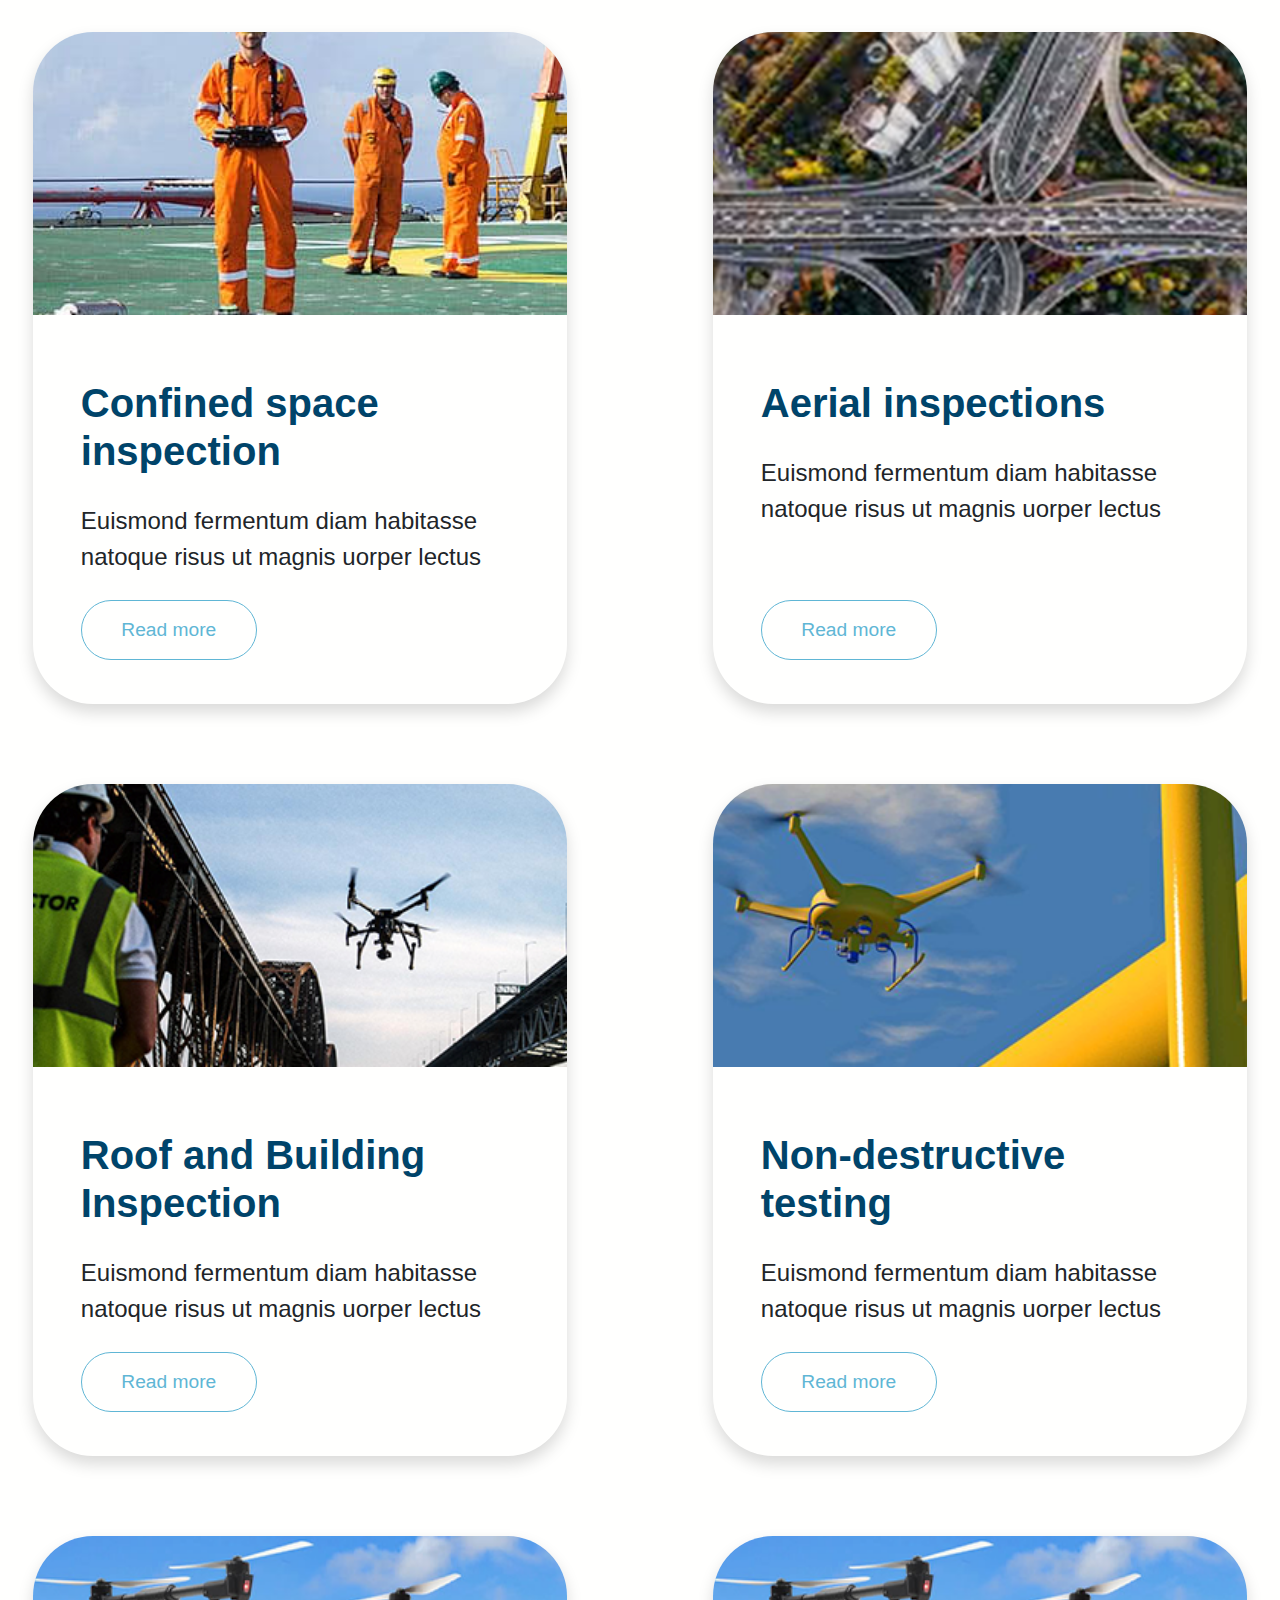
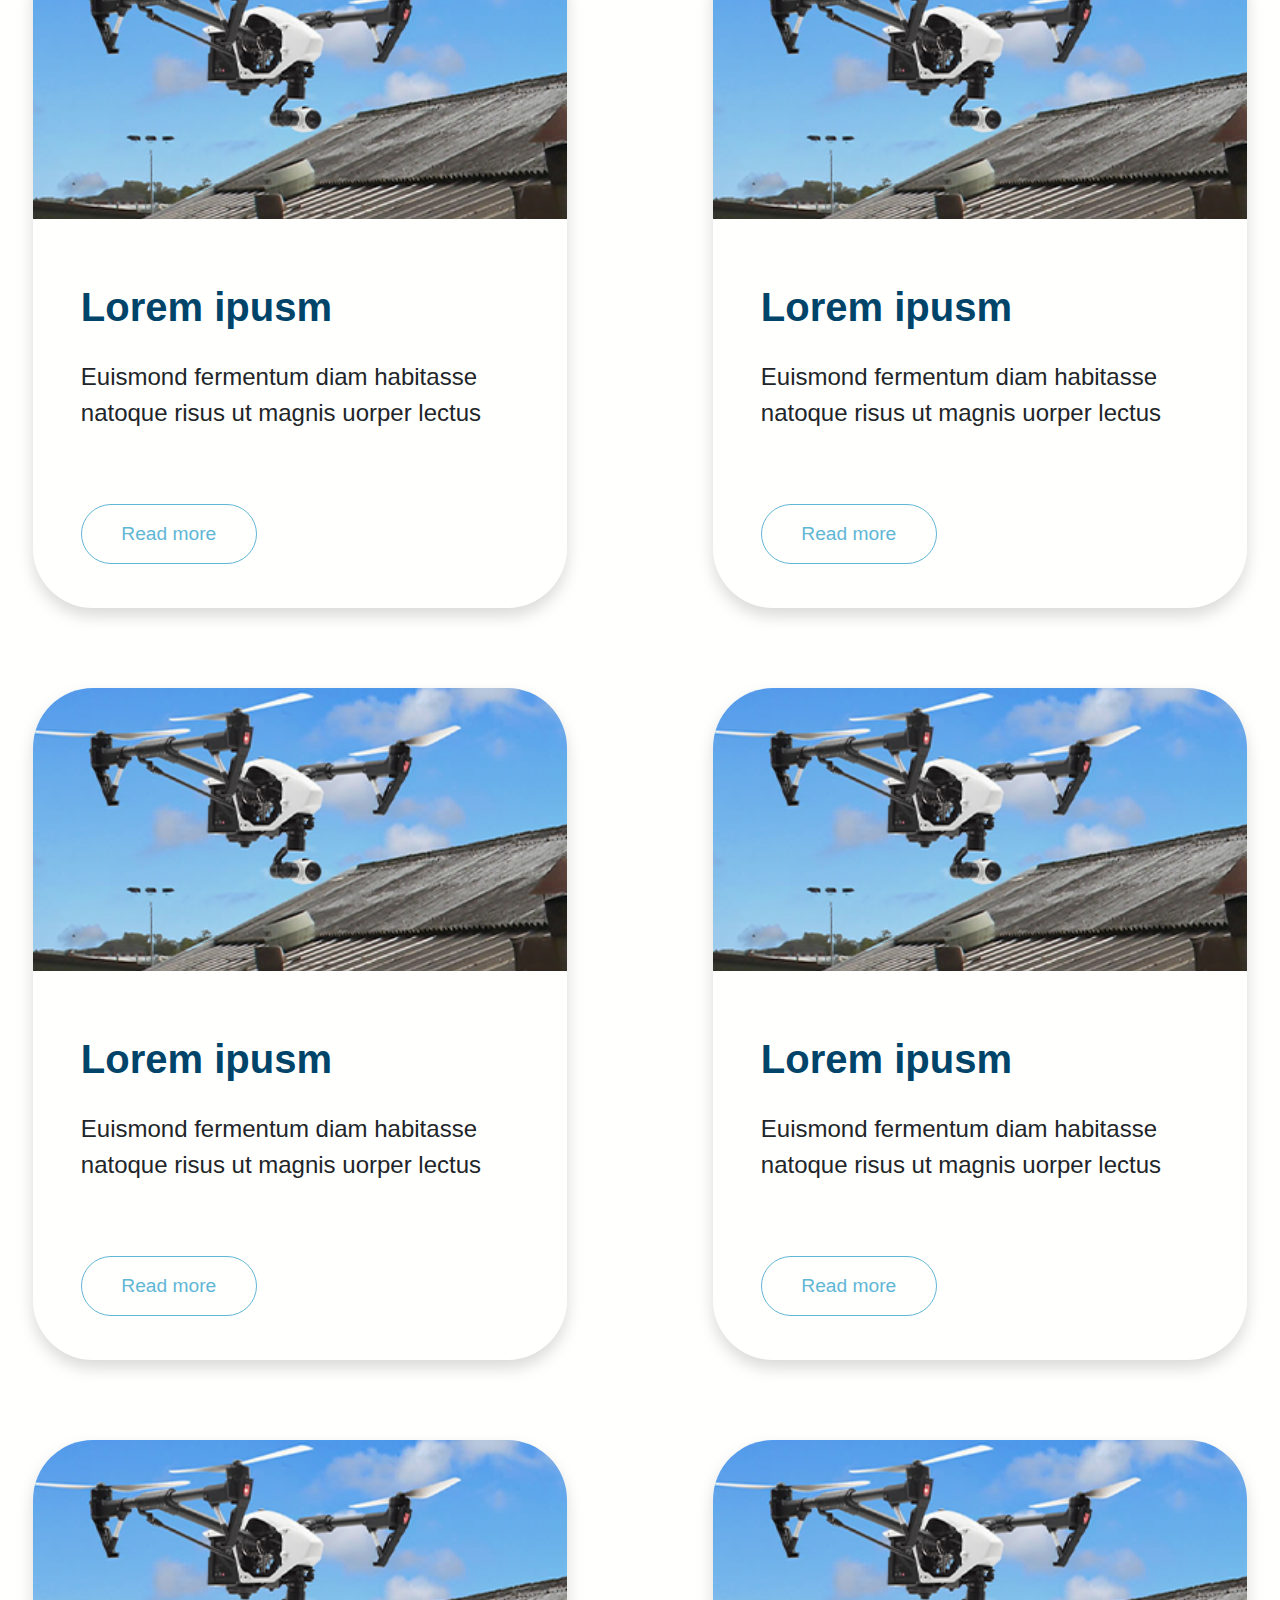
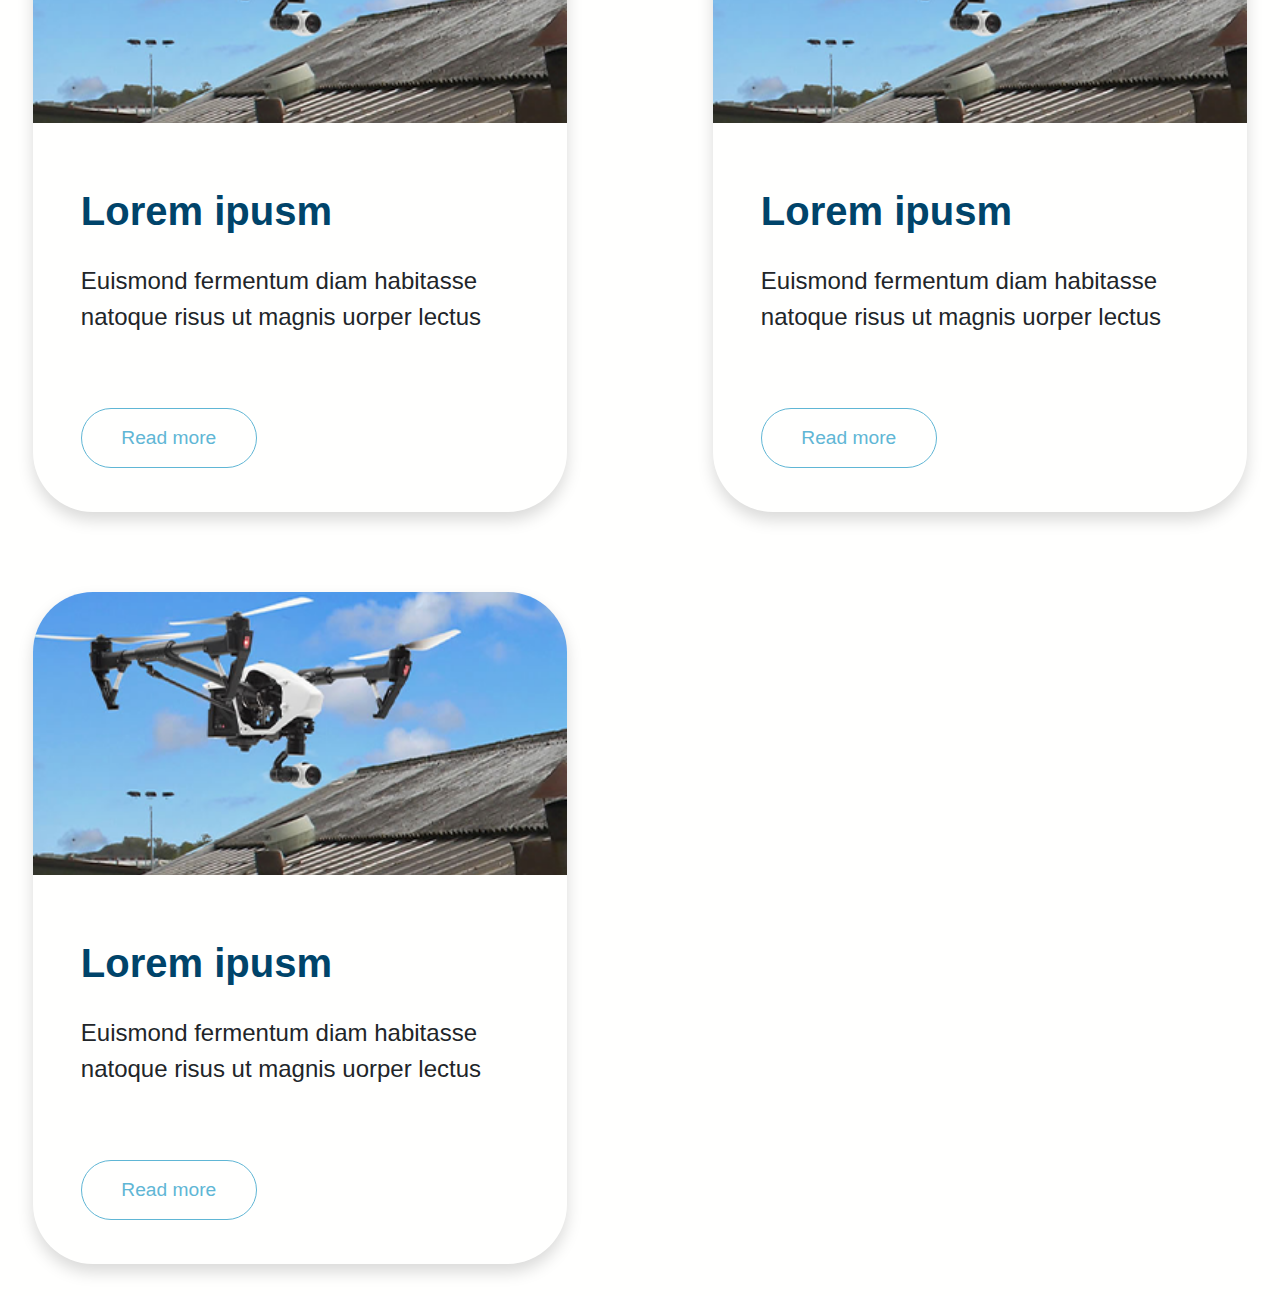
==== index.html @ 6965c1ed "Change name to index.html" ====
<!DOCTYPE html>
<html lang='en'>
<head>
    <meta charset='UTF-8'>
    <meta http-equiv='x-ua-compatible' content='ie=edge'>
    <meta name='viewport' content='width=device-width, initial-scale=1'>
    <title>LauraSite</title>
    <meta name='description' content='the content of a page built by uveloped for a client '>
    <link rel="stylesheet" href="https://stackpath.bootstrapcdn.com/bootstrap/4.3.1/css/bootstrap.min.css" integrity="sha384-ggOyR0iXCbMQv3Xipma34MD+dH/1fQ784/j6cY/iJTQUOhcWr7x9JvoRxT2MZw1T" crossorigin="anonymous">
    <script src="https://stackpath.bootstrapcdn.com/bootstrap/4.3.1/js/bootstrap.min.js" integrity="sha384-JjSmVgyd0p3pXB1rRibZUAYoIIy6OrQ6VrjIEaFf/nJGzIxFDsf4x0xIM+B07jRM" crossorigin="anonymous"></script>
    
    <link rel='stylesheet' href='css/main.css'>
    <script src='js/main.js'></script>
</head>
<body>
    <section class="cardList">
        <ul>
            <li class="card border-0 shadow">
                <img src="/images/orangeMen.png" class="card-img-top" alt="Drone operator in orange overal">
                <div class="card-body">
                    <h5 class="card-title font-weight-bold">Confined space inspection</h5>
                    <p class="card-text">Euismond fermentum diam habitasse natoque risus ut magnis uorper lectus</p>
                    <a href="https://uveloped.com" class="btn rounded-pill">Read more</a>   
                </div>
            </li>
            <li class="card border-0 shadow">
                <img src="/images/steets.png" class="card-img-top" alt="Drone shot of a Highway intersection">
                <div class="card-body">
                    <h5 class="card-title font-weight-bold">Aerial inspections</h5>
                    <p class="card-text">Euismond fermentum diam habitasse natoque risus ut magnis uorper lectus</p>
                    <a href="https://uveloped.com" class="btn rounded-pill">Read more</a>   
                </div>
            </li>
            <li class="card border-0 shadow">
                <img src="/images/droneBridge.png" class="card-img-top" alt="Drone being operated close to a bridge">
                <div class="card-body">
                    <h5 class="card-title font-weight-bold">Roof and Building Inspection</h5>
                    <p class="card-text">Euismond fermentum diam habitasse natoque risus ut magnis uorper lectus</p>
                    <a href="https://uveloped.com" class="btn rounded-pill">Read more</a>   
                </div>
            </li>
            <li class="card border-0 shadow">
                <img src="/images/droneYellow.png" class="card-img-top" alt="Yellow drone flying close to industrial pipes">
                <div class="card-body">
                    <h5 class="card-title font-weight-bold">Non-destructive testing</h5>
                    <p class="card-text">Euismond fermentum diam habitasse natoque risus ut magnis uorper lectus</p>
                    <a href="https://uveloped.com" class="btn rounded-pill">Read more</a>   
                </div>
            </li>
            <li class="card border-0 shadow">
                <img src="/images/droneRoof.png" class="card-img-top" alt="Drone carrying a camera flying above a roof">
                <div class="card-body">
                    <h5 class="card-title font-weight-bold">Lorem ipusm</h5>
                    <p class="card-text">Euismond fermentum diam habitasse natoque risus ut magnis uorper lectus</p>
                    <a href="https://uveloped.com" class="btn rounded-pill">Read more</a>   
                </div>
            </li>
            <li class="card border-0 shadow">
                <img src="/images/droneRoof.png" class="card-img-top" alt="Drone carrying a camera flying above a roof">
                <div class="card-body">
                    <h5 class="card-title font-weight-bold">Lorem ipusm</h5>
                    <p class="card-text">Euismond fermentum diam habitasse natoque risus ut magnis uorper lectus</p>
                    <a href="https://uveloped.com" class="btn rounded-pill">Read more</a>   
                </div>
            </li>
            <li class="card border-0 shadow">
                <img src="/images/droneRoof.png" class="card-img-top" alt="Drone carrying a camera flying above a roof">
                <div class="card-body">
                    <h5 class="card-title font-weight-bold">Lorem ipusm</h5>
                    <p class="card-text">Euismond fermentum diam habitasse natoque risus ut magnis uorper lectus</p>
                    <a href="https://uveloped.com" class="btn rounded-pill">Read more</a>   
                </div>
            </li>
            <li class="card border-0 shadow">
                <img src="/images/droneRoof.png" class="card-img-top" alt="Drone carrying a camera flying above a roof">
                <div class="card-body">
                    <h5 class="card-title font-weight-bold">Lorem ipusm</h5>
                    <p class="card-text">Euismond fermentum diam habitasse natoque risus ut magnis uorper lectus</p>
                    <a href="https://uveloped.com" class="btn rounded-pill">Read more</a>   
                </div>
            </li>
            <li class="card border-0 shadow">
                <img src="/images/droneRoof.png" class="card-img-top" alt="Drone carrying a camera flying above a roof">
                <div class="card-body">
                    <h5 class="card-title font-weight-bold">Lorem ipusm</h5>
                    <p class="card-text">Euismond fermentum diam habitasse natoque risus ut magnis uorper lectus</p>
                    <a href="https://uveloped.com" class="btn rounded-pill">Read more</a>   
                </div>
            </li>
            <li class="card border-0 shadow">
                <img src="/images/droneRoof.png" class="card-img-top" alt="Drone carrying a camera flying above a roof">
                <div class="card-body">
                    <h5 class="card-title font-weight-bold">Lorem ipusm</h5>
                    <p class="card-text">Euismond fermentum diam habitasse natoque risus ut magnis uorper lectus</p>
                    <a href="https://uveloped.com" class="btn rounded-pill">Read more</a>   
                </div>
            </li>
            <li class="card border-0 shadow">
                <img src="/images/droneRoof.png" class="card-img-top" alt="Drone carrying a camera flying above a roof">
                <div class="card-body">
                    <h5 class="card-title font-weight-bold">Lorem ipusm</h5>
                    <p class="card-text">Euismond fermentum diam habitasse natoque risus ut magnis uorper lectus</p>
                    <a href="https://uveloped.com" class="btn rounded-pill">Read more</a>   
                </div>
            </li>
           
        </ul>
    </section>
</body>
</html>
---- css/main.css ----
:root {
    --white1: #fffffe;
    --blueDark: #00446a;
    --blueLight: #60b6d5;
}
    
body {
    background-color: var(--white1);
    font-family: 'Cabin', sans-serif;
    margin:2rem auto;
    max-width: 1850px; 
}

.cardList > ul{
    display: grid;
    grid-template-columns: repeat(auto-fit, minmax(33.4rem, 1fr));
    grid-gap: 5rem;
    padding: 0;
}

.card{
    border-radius: 60px;
    width: 33.4rem;
    height: 42rem;
    background-color: var(--white1);
    margin: 0 auto;
}

.card-body{
    padding-top: 4rem;
    padding-left: 3rem;
    padding-right: 3rem;
    display: flex;
    flex-direction: column;
}

.card img{
    border-top-left-radius: 60px; 
    border-top-right-radius: 60px; 
    height: 17.7rem;
    width: auto;
    object-fit: cover; 
}

.card h5{
    color: var(--blueDark) ;
    font-size: 2.5rem;
    padding-bottom: 1rem;
}

.card p{
    font-size: 1.5rem;
}

.card .btn{
    border-color: var(--blueLight);
    color: var(--blueLight);
    font-size: 1.2rem;
    width: 11rem;
    padding: 0.9rem 2.3rem 0.9rem 2.3rem;
    margin-top: auto;
    margin-bottom: 1.5rem;
}

.card .btn:hover{
    background-color: var(--blueLight);
    color: var(--blueDark) ;
}
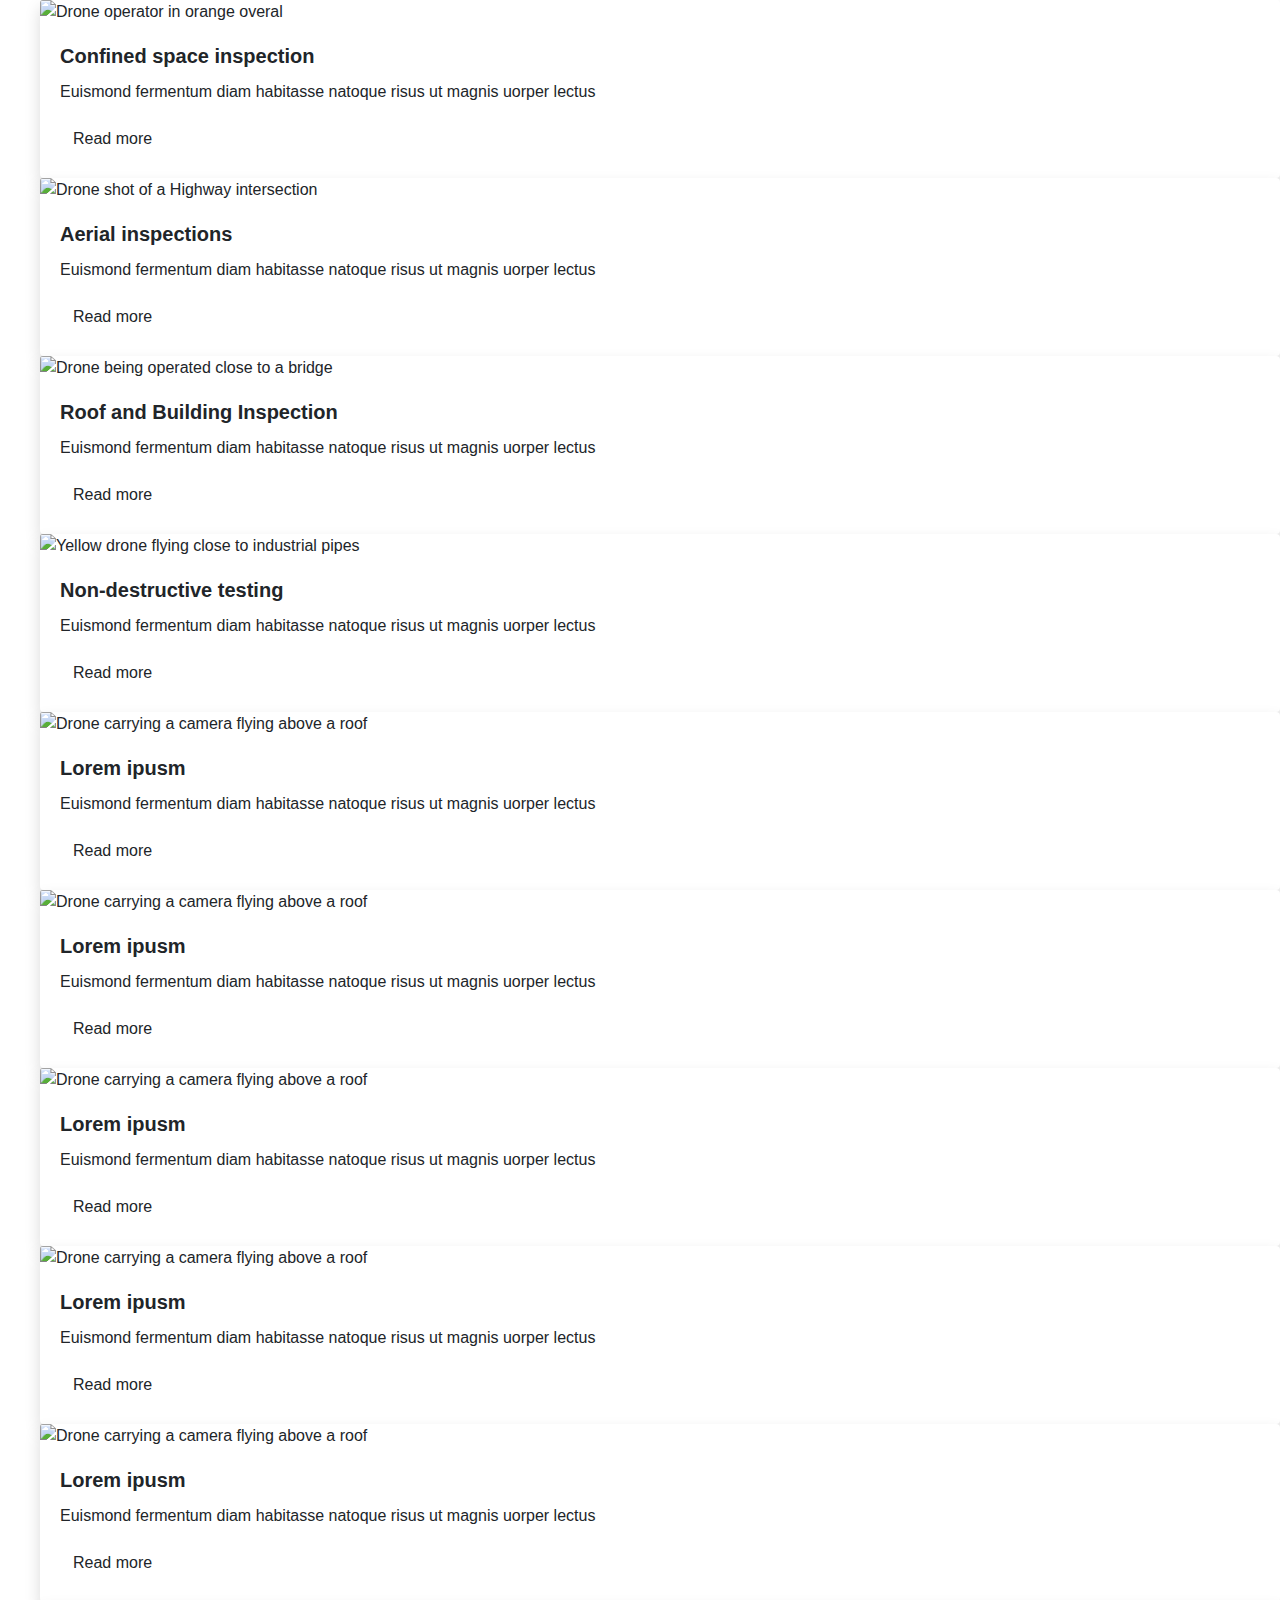
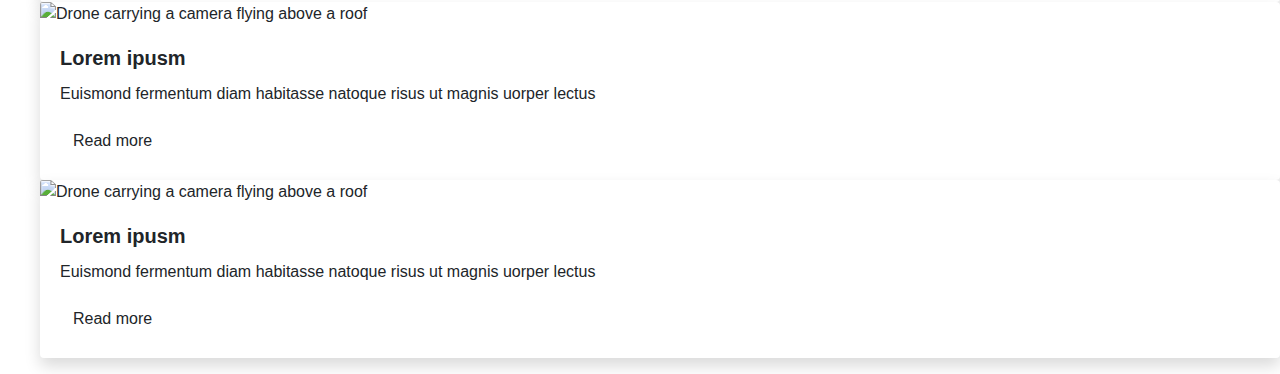
==== commit a3ae1795: "Change file names" ====
--- a/index.html
+++ b/index.html
@@ -9,14 +9,14 @@
     <link rel="stylesheet" href="https://stackpath.bootstrapcdn.com/bootstrap/4.3.1/css/bootstrap.min.css" integrity="sha384-ggOyR0iXCbMQv3Xipma34MD+dH/1fQ784/j6cY/iJTQUOhcWr7x9JvoRxT2MZw1T" crossorigin="anonymous">
     <script src="https://stackpath.bootstrapcdn.com/bootstrap/4.3.1/js/bootstrap.min.js" integrity="sha384-JjSmVgyd0p3pXB1rRibZUAYoIIy6OrQ6VrjIEaFf/nJGzIxFDsf4x0xIM+B07jRM" crossorigin="anonymous"></script>
     
-    <link rel='stylesheet' href='css/main.css'>
+    <link rel='stylesheet' href='Css/main.css'>
     <script src='js/main.js'></script>
 </head>
 <body>
     <section class="cardList">
         <ul>
             <li class="card border-0 shadow">
-                <img src="/images/orangeMen.png" class="card-img-top" alt="Drone operator in orange overal">
+                <img src="/Images/orangeMen.png" class="card-img-top" alt="Drone operator in orange overal">
                 <div class="card-body">
                     <h5 class="card-title font-weight-bold">Confined space inspection</h5>
                     <p class="card-text">Euismond fermentum diam habitasse natoque risus ut magnis uorper lectus</p>
@@ -24,7 +24,7 @@
                 </div>
             </li>
             <li class="card border-0 shadow">
-                <img src="/images/steets.png" class="card-img-top" alt="Drone shot of a Highway intersection">
+                <img src="/Images/steets.png" class="card-img-top" alt="Drone shot of a Highway intersection">
                 <div class="card-body">
                     <h5 class="card-title font-weight-bold">Aerial inspections</h5>
                     <p class="card-text">Euismond fermentum diam habitasse natoque risus ut magnis uorper lectus</p>
@@ -32,7 +32,7 @@
                 </div>
             </li>
             <li class="card border-0 shadow">
-                <img src="/images/droneBridge.png" class="card-img-top" alt="Drone being operated close to a bridge">
+                <img src="/Images/droneBridge.png" class="card-img-top" alt="Drone being operated close to a bridge">
                 <div class="card-body">
                     <h5 class="card-title font-weight-bold">Roof and Building Inspection</h5>
                     <p class="card-text">Euismond fermentum diam habitasse natoque risus ut magnis uorper lectus</p>
@@ -40,7 +40,7 @@
                 </div>
             </li>
             <li class="card border-0 shadow">
-                <img src="/images/droneYellow.png" class="card-img-top" alt="Yellow drone flying close to industrial pipes">
+                <img src="/Images/droneYellow.png" class="card-img-top" alt="Yellow drone flying close to industrial pipes">
                 <div class="card-body">
                     <h5 class="card-title font-weight-bold">Non-destructive testing</h5>
                     <p class="card-text">Euismond fermentum diam habitasse natoque risus ut magnis uorper lectus</p>
@@ -48,7 +48,7 @@
                 </div>
             </li>
             <li class="card border-0 shadow">
-                <img src="/images/droneRoof.png" class="card-img-top" alt="Drone carrying a camera flying above a roof">
+                <img src="/Images/droneRoof.png" class="card-img-top" alt="Drone carrying a camera flying above a roof">
                 <div class="card-body">
                     <h5 class="card-title font-weight-bold">Lorem ipusm</h5>
                     <p class="card-text">Euismond fermentum diam habitasse natoque risus ut magnis uorper lectus</p>
@@ -56,7 +56,7 @@
                 </div>
             </li>
             <li class="card border-0 shadow">
-                <img src="/images/droneRoof.png" class="card-img-top" alt="Drone carrying a camera flying above a roof">
+                <img src="/Images/droneRoof.png" class="card-img-top" alt="Drone carrying a camera flying above a roof">
                 <div class="card-body">
                     <h5 class="card-title font-weight-bold">Lorem ipusm</h5>
                     <p class="card-text">Euismond fermentum diam habitasse natoque risus ut magnis uorper lectus</p>
@@ -64,7 +64,7 @@
                 </div>
             </li>
             <li class="card border-0 shadow">
-                <img src="/images/droneRoof.png" class="card-img-top" alt="Drone carrying a camera flying above a roof">
+                <img src="/Images/droneRoof.png" class="card-img-top" alt="Drone carrying a camera flying above a roof">
                 <div class="card-body">
                     <h5 class="card-title font-weight-bold">Lorem ipusm</h5>
                     <p class="card-text">Euismond fermentum diam habitasse natoque risus ut magnis uorper lectus</p>
@@ -72,7 +72,7 @@
                 </div>
             </li>
             <li class="card border-0 shadow">
-                <img src="/images/droneRoof.png" class="card-img-top" alt="Drone carrying a camera flying above a roof">
+                <img src="/Images/droneRoof.png" class="card-img-top" alt="Drone carrying a camera flying above a roof">
                 <div class="card-body">
                     <h5 class="card-title font-weight-bold">Lorem ipusm</h5>
                     <p class="card-text">Euismond fermentum diam habitasse natoque risus ut magnis uorper lectus</p>
@@ -80,7 +80,7 @@
                 </div>
             </li>
             <li class="card border-0 shadow">
-                <img src="/images/droneRoof.png" class="card-img-top" alt="Drone carrying a camera flying above a roof">
+                <img src="/Images/droneRoof.png" class="card-img-top" alt="Drone carrying a camera flying above a roof">
                 <div class="card-body">
                     <h5 class="card-title font-weight-bold">Lorem ipusm</h5>
                     <p class="card-text">Euismond fermentum diam habitasse natoque risus ut magnis uorper lectus</p>
@@ -88,7 +88,7 @@
                 </div>
             </li>
             <li class="card border-0 shadow">
-                <img src="/images/droneRoof.png" class="card-img-top" alt="Drone carrying a camera flying above a roof">
+                <img src="/Images/droneRoof.png" class="card-img-top" alt="Drone carrying a camera flying above a roof">
                 <div class="card-body">
                     <h5 class="card-title font-weight-bold">Lorem ipusm</h5>
                     <p class="card-text">Euismond fermentum diam habitasse natoque risus ut magnis uorper lectus</p>
@@ -96,7 +96,7 @@
                 </div>
             </li>
             <li class="card border-0 shadow">
-                <img src="/images/droneRoof.png" class="card-img-top" alt="Drone carrying a camera flying above a roof">
+                <img src="/Images/droneRoof.png" class="card-img-top" alt="Drone carrying a camera flying above a roof">
                 <div class="card-body">
                     <h5 class="card-title font-weight-bold">Lorem ipusm</h5>
                     <p class="card-text">Euismond fermentum diam habitasse natoque risus ut magnis uorper lectus</p>
